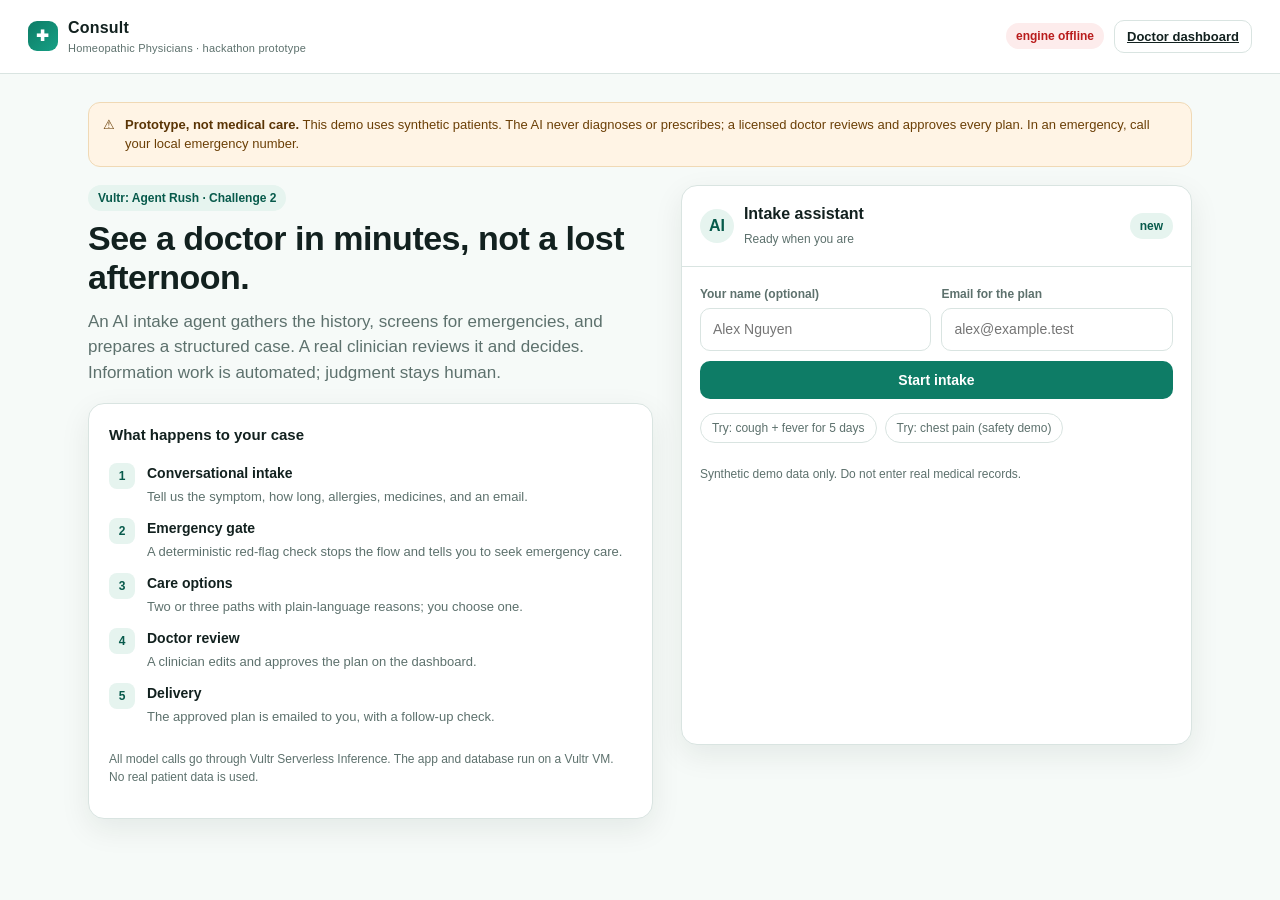
==== static/index.html @ d8a7f424 "feat: AI patient intake with a doctor-in-the-loop workflow Ship the Challenge 2 prototype: a patient" ====
<!doctype html>
<html lang="en">
<head>
  <meta charset="utf-8">
  <meta name="viewport" content="width=device-width, initial-scale=1">
  <title>Consult — AI-assisted patient intake (prototype)</title>
  <link rel="stylesheet" href="/static/style.css">
</head>
<body>
  <header class="topbar">
    <div class="brand">
      <div class="dot">✚</div>
      <div>Consult <small>Homeopathic Physicians · hackathon prototype</small></div>
    </div>
    <div class="top-actions">
      <span class="pill grey" id="engine-pill">checking engine…</span>
      <a class="btn ghost small" href="/doctor">Doctor dashboard</a>
    </div>
  </header>

  <main class="wrap">
    <div class="disclaimer">
      <div>⚠</div>
      <div><strong>Prototype, not medical care.</strong> This demo uses synthetic
      patients. The AI never diagnoses or prescribes; a licensed doctor reviews and
      approves every plan. In an emergency, call your local emergency number.</div>
    </div>

    <section class="hero">
      <div>
        <span class="pill">Vultr: Agent Rush · Challenge 2</span>
        <h1>See a doctor in minutes, not a lost afternoon.</h1>
        <p class="lead">An AI intake agent gathers the history, screens for
        emergencies, and prepares a structured case. A real clinician reviews it
        and decides. Information work is automated; judgment stays human.</p>

        <div class="card pad">
          <h3>What happens to your case</h3>
          <div class="steps">
            <div class="step"><div class="n">1</div><div><b>Conversational intake</b><span>Tell us the symptom, how long, allergies, medicines, and an email.</span></div></div>
            <div class="step"><div class="n">2</div><div><b>Emergency gate</b><span>A deterministic red-flag check stops the flow and tells you to seek emergency care.</span></div></div>
            <div class="step"><div class="n">3</div><div><b>Care options</b><span>Two or three paths with plain-language reasons; you choose one.</span></div></div>
            <div class="step"><div class="n">4</div><div><b>Doctor review</b><span>A clinician edits and approves the plan on the dashboard.</span></div></div>
            <div class="step"><div class="n">5</div><div><b>Delivery</b><span>The approved plan is emailed to you, with a follow-up check.</span></div></div>
          </div>
          <div class="spacer"></div>
          <p class="small muted">All model calls go through Vultr Serverless Inference.
          The app and database run on a Vultr VM. No real patient data is used.</p>
        </div>
      </div>

      <div class="card chat-card">
        <div class="chat-head">
          <div class="who">
            <div class="avatar">AI</div>
            <div><b>Intake assistant</b><br><span class="small muted" id="status-line">Ready when you are</span></div>
          </div>
          <span class="pill" id="case-status">new</span>
        </div>

        <div class="start-form" id="start-form">
          <div class="row">
            <div class="field"><label>Your name (optional)</label><input id="name" placeholder="Alex Nguyen"></div>
            <div class="field"><label>Email for the plan</label><input id="email" type="email" placeholder="alex@example.test"></div>
          </div>
          <button class="btn" id="start-btn">Start intake</button>
          <div class="samples">
            <button class="chip" data-sample="routine">Try: cough + fever for 5 days</button>
            <button class="chip" data-sample="emergency">Try: chest pain (safety demo)</button>
          </div>
          <p class="small muted">Synthetic demo data only. Do not enter real medical records.</p>
        </div>

        <div id="chat-area" class="hidden">
          <div class="chat-log" id="chat-log"></div>
          <div class="options" id="options"></div>
          <div id="emergency-slot"></div>
          <form class="chat-input" id="chat-form">
            <input id="chat-text" placeholder="Describe the symptom…" autocomplete="off">
            <button class="btn" id="send-btn" type="submit">Send</button>
          </form>
        </div>
      </div>
    </section>
  </main>

  <script src="/static/app.js"></script>
</body>
</html>
---- static/style.css ----
:root {
  --ink: #12211f;
  --muted: #5d716d;
  --line: #d9e4e1;
  --paper: #f6faf8;
  --card: #ffffff;
  --teal: #0e7c66;
  --teal-dark: #075a4b;
  --teal-soft: #e6f4ef;
  --amber: #b45309;
  --amber-soft: #fff4e5;
  --red: #b91c1c;
  --red-soft: #fdecec;
  --blue: #1d4ed8;
  --shadow: 0 10px 30px rgba(18, 33, 31, .08);
  --radius: 16px;
}

* { box-sizing: border-box; }
html, body { margin: 0; padding: 0; }
body {
  font-family: -apple-system, BlinkMacSystemFont, "Segoe UI", Inter, Roboto, sans-serif;
  color: var(--ink);
  background: var(--paper);
  line-height: 1.5;
}
a { color: var(--teal-dark); }

.topbar {
  display: flex; align-items: center; justify-content: space-between;
  gap: 16px; padding: 16px 28px;
  background: var(--card); border-bottom: 1px solid var(--line);
  position: sticky; top: 0; z-index: 10;
}
.brand { display: flex; align-items: center; gap: 10px; font-weight: 700; letter-spacing: .2px; }
.brand .dot {
  width: 30px; height: 30px; border-radius: 9px;
  background: linear-gradient(135deg, var(--teal), #16a085);
  color: #fff; display: grid; place-items: center; font-size: 15px;
}
.brand small { display: block; font-weight: 500; color: var(--muted); font-size: 11px; }
.top-actions { display: flex; gap: 10px; align-items: center; }

.pill {
  display: inline-flex; align-items: center; gap: 6px;
  padding: 4px 10px; border-radius: 999px; font-size: 12px;
  background: var(--teal-soft); color: var(--teal-dark); font-weight: 600;
}
.pill.amber { background: var(--amber-soft); color: var(--amber); }
.pill.red { background: var(--red-soft); color: var(--red); }
.pill.grey { background: #eef2f1; color: var(--muted); }

.btn {
  appearance: none; border: 1px solid transparent; cursor: pointer;
  border-radius: 10px; padding: 10px 16px; font-weight: 600; font-size: 14px;
  background: var(--teal); color: #fff; transition: .15s ease;
}
.btn:hover { background: var(--teal-dark); }
.btn:disabled { opacity: .55; cursor: not-allowed; }
.btn.ghost { background: #fff; color: var(--ink); border-color: var(--line); }
.btn.ghost:hover { background: #f1f6f4; }
.btn.small { padding: 6px 12px; font-size: 13px; }
.btn.danger { background: var(--red); }

.wrap { max-width: 1160px; margin: 0 auto; padding: 28px; }
.hero { display: grid; grid-template-columns: 1.05fr .95fr; gap: 28px; align-items: start; }
@media (max-width: 900px) { .hero { grid-template-columns: 1fr; } }

h1 { font-size: 34px; line-height: 1.15; margin: 8px 0 12px; letter-spacing: -.5px; }
h2 { font-size: 20px; margin: 0 0 10px; }
h3 { font-size: 15px; margin: 0 0 8px; }
p.lead { color: var(--muted); font-size: 17px; margin: 0 0 18px; }

.card {
  background: var(--card); border: 1px solid var(--line);
  border-radius: var(--radius); box-shadow: var(--shadow);
}
.card.pad { padding: 20px; }

.disclaimer {
  display: flex; gap: 10px; align-items: flex-start;
  background: var(--amber-soft); border: 1px solid #f0d9b5;
  color: #6b3f06; border-radius: 12px; padding: 12px 14px;
  font-size: 13px; margin-bottom: 18px;
}
.disclaimer strong { color: #5a3405; }

.steps { display: grid; gap: 10px; margin-top: 16px; }
.step { display: flex; gap: 12px; align-items: flex-start; }
.step .n {
  flex: 0 0 26px; height: 26px; border-radius: 8px; background: var(--teal-soft);
  color: var(--teal-dark); display: grid; place-items: center; font-weight: 700;
  font-size: 12px;
}
.step b { display: block; font-size: 14px; }
.step span { color: var(--muted); font-size: 13px; }

.chat-card { display: flex; flex-direction: column; min-height: 560px; overflow: hidden; }
.chat-head {
  padding: 16px 18px; border-bottom: 1px solid var(--line);
  display: flex; align-items: center; justify-content: space-between; gap: 10px;
}
.chat-head .who { display: flex; align-items: center; gap: 10px; }
.avatar {
  width: 34px; height: 34px; border-radius: 50%; background: var(--teal-soft);
  color: var(--teal-dark); display: grid; place-items: center; font-weight: 700;
}
.chat-log { flex: 1; padding: 18px; display: flex; flex-direction: column; gap: 12px; overflow-y: auto; max-height: 460px; }
.msg { max-width: 86%; padding: 10px 13px; border-radius: 14px; font-size: 14px; white-space: pre-wrap; }
.msg.agent { background: #f1f6f4; border: 1px solid var(--line); align-self: flex-start; border-bottom-left-radius: 4px; }
.msg.patient { background: var(--teal); color: #fff; align-self: flex-end; border-bottom-right-radius: 4px; }
.msg.emergency { background: var(--red-soft); border: 1px solid #f3c6c6; color: #7f1d1d; }
.msg .meta { display: block; font-size: 10px; opacity: .65; margin-top: 5px; }

.chat-input { display: flex; gap: 10px; padding: 14px; border-top: 1px solid var(--line); }
.chat-input input {
  flex: 1; border: 1px solid var(--line); border-radius: 10px; padding: 11px 13px;
  font-size: 14px; outline: none; background: #fff;
}
.chat-input input:focus { border-color: var(--teal); box-shadow: 0 0 0 3px var(--teal-soft); }

.start-form { padding: 18px; display: grid; gap: 10px; }
.field { display: grid; gap: 5px; }
.field label { font-size: 12px; font-weight: 600; color: var(--muted); }
.field input, .field textarea, .field select {
  border: 1px solid var(--line); border-radius: 10px; padding: 10px 12px;
  font: inherit; font-size: 14px; width: 100%; background: #fff;
}
.field textarea { min-height: 90px; resize: vertical; }
.field input:focus, .field textarea:focus { outline: none; border-color: var(--teal); box-shadow: 0 0 0 3px var(--teal-soft); }
.row { display: grid; grid-template-columns: 1fr 1fr; gap: 10px; }
@media (max-width: 560px) { .row { grid-template-columns: 1fr; } }

.samples { display: flex; flex-wrap: wrap; gap: 8px; margin-top: 4px; }
.chip {
  border: 1px solid var(--line); background: #fff; border-radius: 999px;
  padding: 7px 11px; font-size: 12px; cursor: pointer; color: var(--muted);
}
.chip:hover { border-color: var(--teal); color: var(--teal-dark); background: var(--teal-soft); }

.options { display: grid; gap: 10px; padding: 0 18px 18px; }
.option {
  text-align: left; border: 1px solid var(--line); background: #fff;
  border-radius: 12px; padding: 12px 14px; cursor: pointer; transition: .15s;
}
.option:hover { border-color: var(--teal); background: var(--teal-soft); }
.option b { display: block; font-size: 14px; }
.option span { color: var(--muted); font-size: 12px; }

.emergency-banner {
  margin: 12px 18px; padding: 14px; border-radius: 12px;
  background: var(--red-soft); border: 1px solid #f3c6c6; color: #7f1d1d;
  font-weight: 600; font-size: 14px;
}

/* Doctor dashboard */
.layout { display: grid; grid-template-columns: 360px 1fr; gap: 20px; align-items: start; }
@media (max-width: 980px) { .layout { grid-template-columns: 1fr; } }
.list { display: grid; gap: 10px; max-height: 70vh; overflow-y: auto; padding-right: 4px; }
.case-item {
  text-align: left; background: #fff; border: 1px solid var(--line);
  border-radius: 12px; padding: 12px 14px; cursor: pointer;
}
.case-item:hover, .case-item.active { border-color: var(--teal); background: var(--teal-soft); }
.case-item .id { font-size: 11px; color: var(--muted); font-family: ui-monospace, monospace; }
.case-item b { display: block; font-size: 14px; margin: 3px 0; }
.case-item .sub { color: var(--muted); font-size: 12px; display: flex; gap: 8px; flex-wrap: wrap; }

.detail { display: grid; gap: 16px; }
.kv { display: grid; grid-template-columns: 150px 1fr; gap: 6px 12px; font-size: 14px; }
.kv dt { color: var(--muted); }
.kv dd { margin: 0; }
.tags { display: flex; gap: 6px; flex-wrap: wrap; }
.tag { background: #eef2f1; border-radius: 999px; padding: 3px 9px; font-size: 12px; }
.tag.warn { background: var(--amber-soft); color: var(--amber); }
.tag.red { background: var(--red-soft); color: var(--red); }

.transcript { display: grid; gap: 8px; max-height: 260px; overflow-y: auto; font-size: 13px; }
.transcript .t { padding: 7px 10px; border-radius: 8px; background: #f6faf8; border: 1px solid var(--line); }
.transcript .t b { text-transform: capitalize; }
.transcript .t.patient { background: #eef7f4; }

.audit { font-size: 12px; color: var(--muted); display: grid; gap: 4px; }
.audit .a { display: flex; gap: 8px; }
.audit time { font-family: ui-monospace, monospace; opacity: .75; }

.tabs { display: flex; gap: 6px; flex-wrap: wrap; margin-bottom: 12px; }
.tab { border: 1px solid var(--line); background: #fff; border-radius: 999px; padding: 6px 12px; font-size: 12px; cursor: pointer; }
.tab.active { background: var(--teal); color: #fff; border-color: var(--teal); }

.mailbox { display: grid; gap: 8px; font-size: 13px; }
.mail { border: 1px solid var(--line); border-radius: 10px; padding: 8px 10px; background: #fff; }
.mail b { font-size: 13px; }
pre.email { white-space: pre-wrap; background: #0f1f1c; color: #d7f0e9; padding: 14px; border-radius: 10px; font-size: 12px; max-height: 260px; overflow: auto; }
.muted { color: var(--muted); }
.small { font-size: 12px; }
.right { text-align: right; }
.spacer { height: 10px; }
.hidden { display: none !important; }
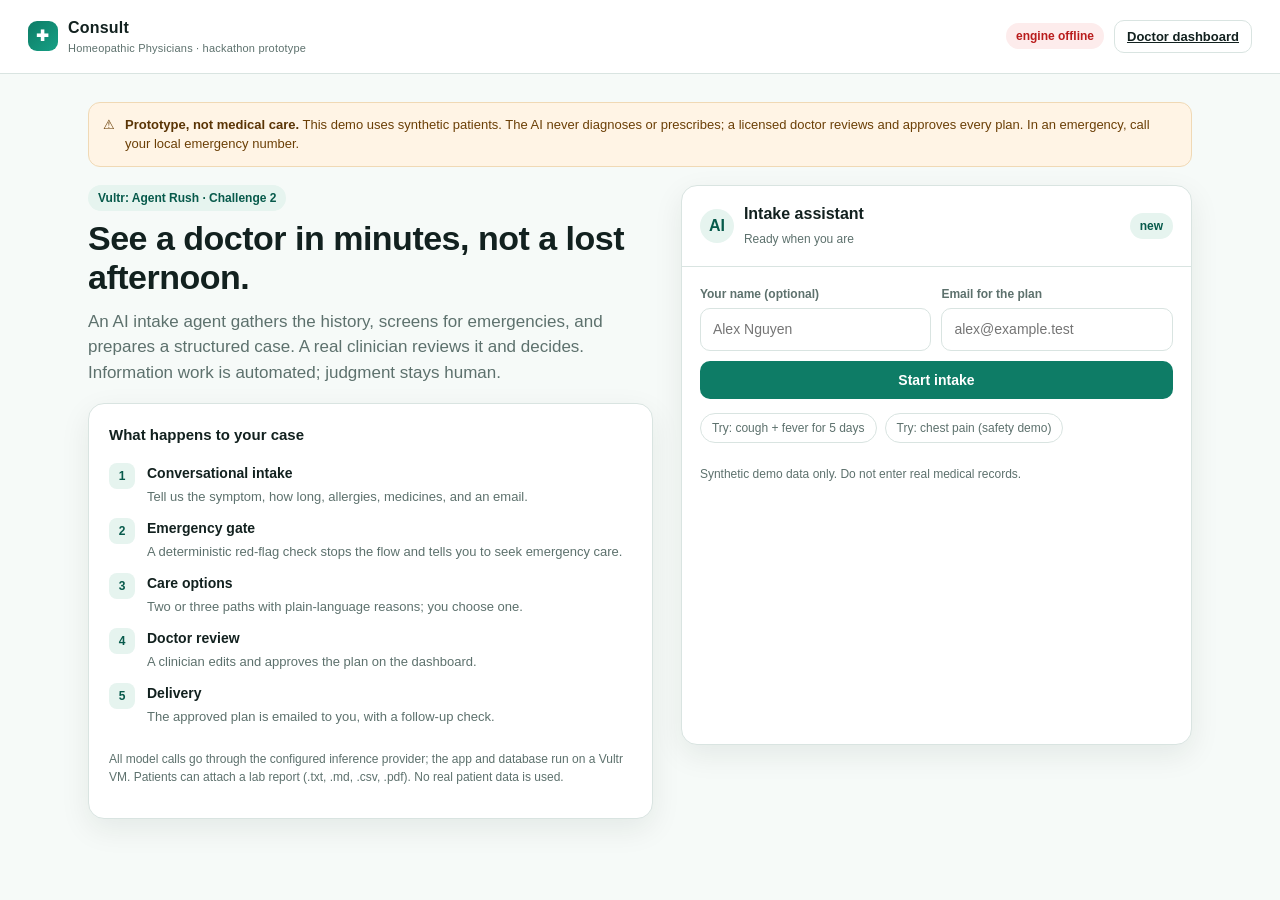
==== commit 079be102: "feat: complete doctor-in-the-loop build on dedicated Vultr VM - English-only intake, deterministic e" ====
--- a/static/index.html
+++ b/static/index.html
@@ -44,8 +44,10 @@
             <div class="step"><div class="n">5</div><div><b>Delivery</b><span>The approved plan is emailed to you, with a follow-up check.</span></div></div>
           </div>
           <div class="spacer"></div>
-          <p class="small muted">All model calls go through Vultr Serverless Inference.
-          The app and database run on a Vultr VM. No real patient data is used.</p>
+          <p class="small muted">All model calls go through the configured
+          inference provider; the app and database run on a Vultr VM. Patients
+          can attach a lab report (.txt, .md, .csv, .pdf). No real patient data
+          is used.</p>
         </div>
       </div>
 
@@ -63,6 +65,7 @@
             <div class="field"><label>Your name (optional)</label><input id="name" placeholder="Alex Nguyen"></div>
             <div class="field"><label>Email for the plan</label><input id="email" type="email" placeholder="alex@example.test"></div>
           </div>
+
           <button class="btn" id="start-btn">Start intake</button>
           <div class="samples">
             <button class="chip" data-sample="routine">Try: cough + fever for 5 days</button>
@@ -77,8 +80,13 @@
           <div id="emergency-slot"></div>
           <form class="chat-input" id="chat-form">
             <input id="chat-text" placeholder="Describe the symptom…" autocomplete="off">
+            <button class="btn ghost icon" id="attach-btn" type="button"
+                    title="Attach a lab report (.txt, .md, .csv, .pdf)">📎</button>
+            <input id="report-file" type="file" class="hidden"
+                   accept=".txt,.md,.csv,.pdf">
             <button class="btn" id="send-btn" type="submit">Send</button>
           </form>
+          <p class="small muted" id="upload-note"></p>
         </div>
       </div>
     </section>
--- a/static/style.css
+++ b/static/style.css
@@ -197,3 +197,17 @@
 .right { text-align: right; }
 .spacer { height: 10px; }
 .hidden { display: none !important; }
+
+.wrap.narrow { max-width: 760px; }
+.card.soft { box-shadow: none; background: #f6faf8; }
+.btn.icon { padding: 10px 12px; font-size: 16px; line-height: 1; }
+a { color: var(--teal); }
+.labs { width: 100%; border-collapse: collapse; font-size: 12px; margin-top: 8px; }
+.labs th, .labs td { text-align: left; padding: 5px 6px; border-bottom: 1px solid var(--line); }
+.labs th { color: var(--muted); font-weight: 600; }
+.small.warn { color: var(--amber); font-weight: 600; }
+@media (max-width: 640px) {
+  .wrap { padding: 16px; }
+  .kv { grid-template-columns: 110px 1fr; }
+  .layout { grid-template-columns: 1fr; }
+}
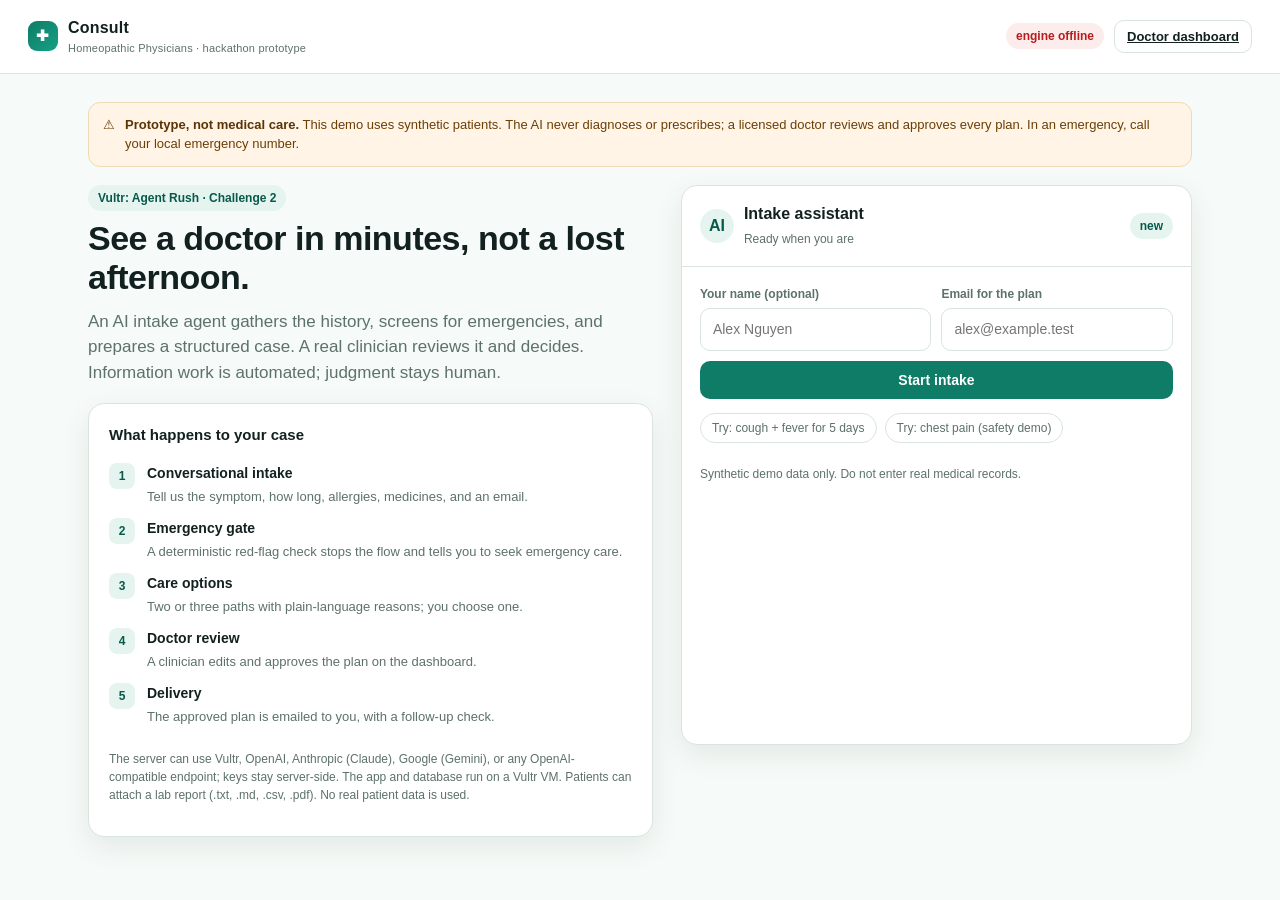
==== commit 70b4b6ff: "feat: harden safety guards and add provider configuration" ====
--- a/static/index.html
+++ b/static/index.html
@@ -44,10 +44,11 @@
             <div class="step"><div class="n">5</div><div><b>Delivery</b><span>The approved plan is emailed to you, with a follow-up check.</span></div></div>
           </div>
           <div class="spacer"></div>
-          <p class="small muted">All model calls go through the configured
-          inference provider; the app and database run on a Vultr VM. Patients
-          can attach a lab report (.txt, .md, .csv, .pdf). No real patient data
-          is used.</p>
+          <p class="small muted">The server can use Vultr, OpenAI, Anthropic
+          (Claude), Google (Gemini), or any OpenAI-compatible endpoint; keys stay
+          server-side. The app and database run on a Vultr VM. Patients can
+          attach a lab report (.txt, .md, .csv, .pdf). No real patient data is
+          used.</p>
         </div>
       </div>
 
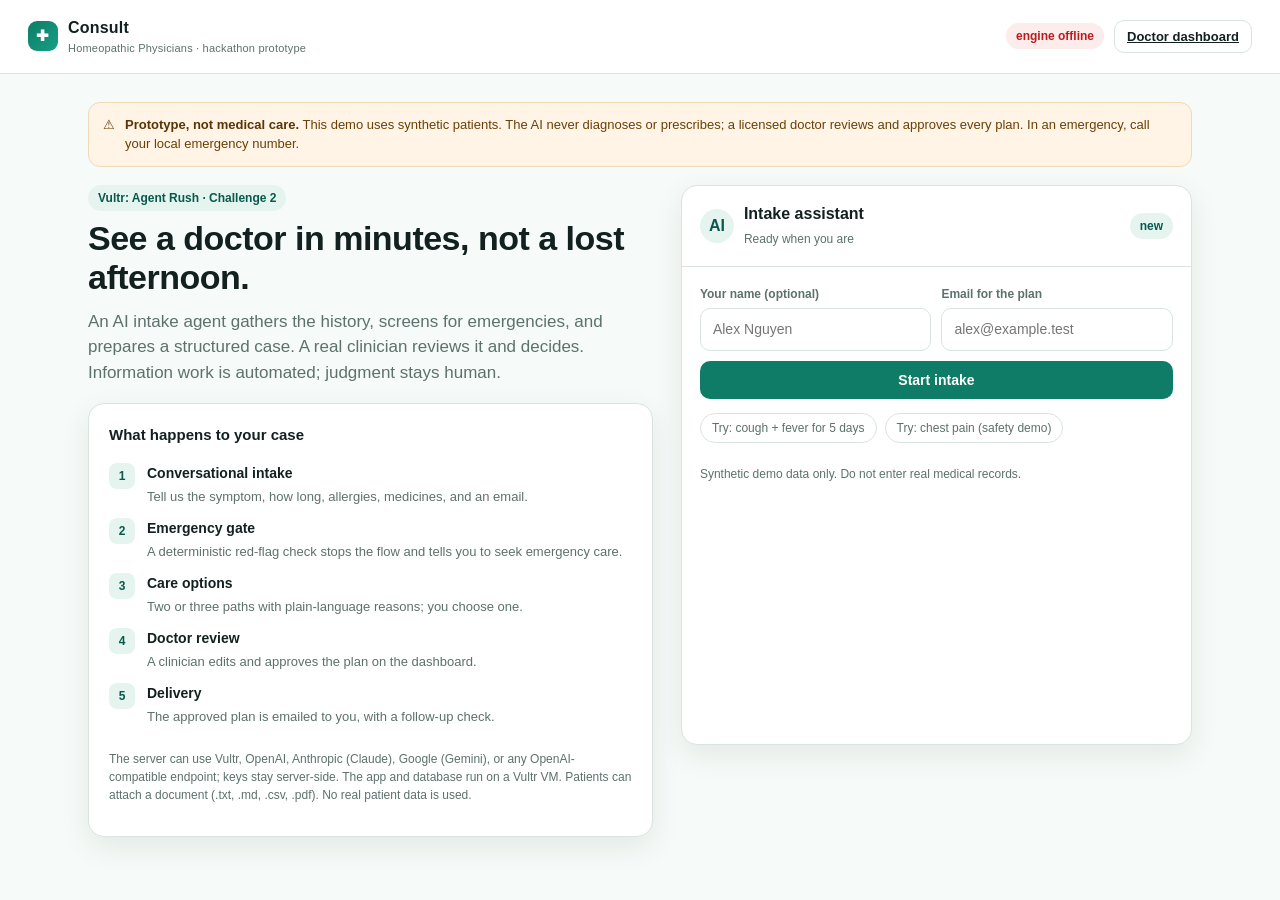
==== commit 68bdd784: "feat: add voice intake, document review, patient history and diet follow-up" ====
--- a/static/index.html
+++ b/static/index.html
@@ -47,7 +47,7 @@
           <p class="small muted">The server can use Vultr, OpenAI, Anthropic
           (Claude), Google (Gemini), or any OpenAI-compatible endpoint; keys stay
           server-side. The app and database run on a Vultr VM. Patients can
-          attach a lab report (.txt, .md, .csv, .pdf). No real patient data is
+          attach a document (.txt, .md, .csv, .pdf). No real patient data is
           used.</p>
         </div>
       </div>
@@ -82,12 +82,14 @@
           <form class="chat-input" id="chat-form">
             <input id="chat-text" placeholder="Describe the symptom…" autocomplete="off">
             <button class="btn ghost icon" id="attach-btn" type="button"
-                    title="Attach a lab report (.txt, .md, .csv, .pdf)">📎</button>
+                    title="Upload a document (.txt, .md, .csv, .pdf)">Document</button>
             <input id="report-file" type="file" class="hidden"
-                   accept=".txt,.md,.csv,.pdf">
+                   accept=".txt,.md,.csv,.pdf,application/pdf,text/plain">
+            <button class="btn ghost icon" id="mic-btn" type="button"
+                    title="Record a voice message" disabled>Mic</button>
             <button class="btn" id="send-btn" type="submit">Send</button>
           </form>
-          <p class="small muted" id="upload-note"></p>
+          <p class="small muted" id="upload-note">Voice and documents are optional. Synthetic data only.</p>
         </div>
       </div>
     </section>
--- a/static/style.css
+++ b/static/style.css
@@ -200,7 +200,10 @@
 
 .wrap.narrow { max-width: 760px; }
 .card.soft { box-shadow: none; background: #f6faf8; }
-.btn.icon { padding: 10px 12px; font-size: 16px; line-height: 1; }
+.btn.icon { padding: 10px 12px; font-size: 13px; line-height: 1; }
+.btn.recording { background: var(--red); border-color: var(--red); color: #fff; }
+.chat-input { flex-wrap: wrap; }
+.chat-input #chat-text { min-width: 180px; }
 a { color: var(--teal); }
 .labs { width: 100%; border-collapse: collapse; font-size: 12px; margin-top: 8px; }
 .labs th, .labs td { text-align: left; padding: 5px 6px; border-bottom: 1px solid var(--line); }
